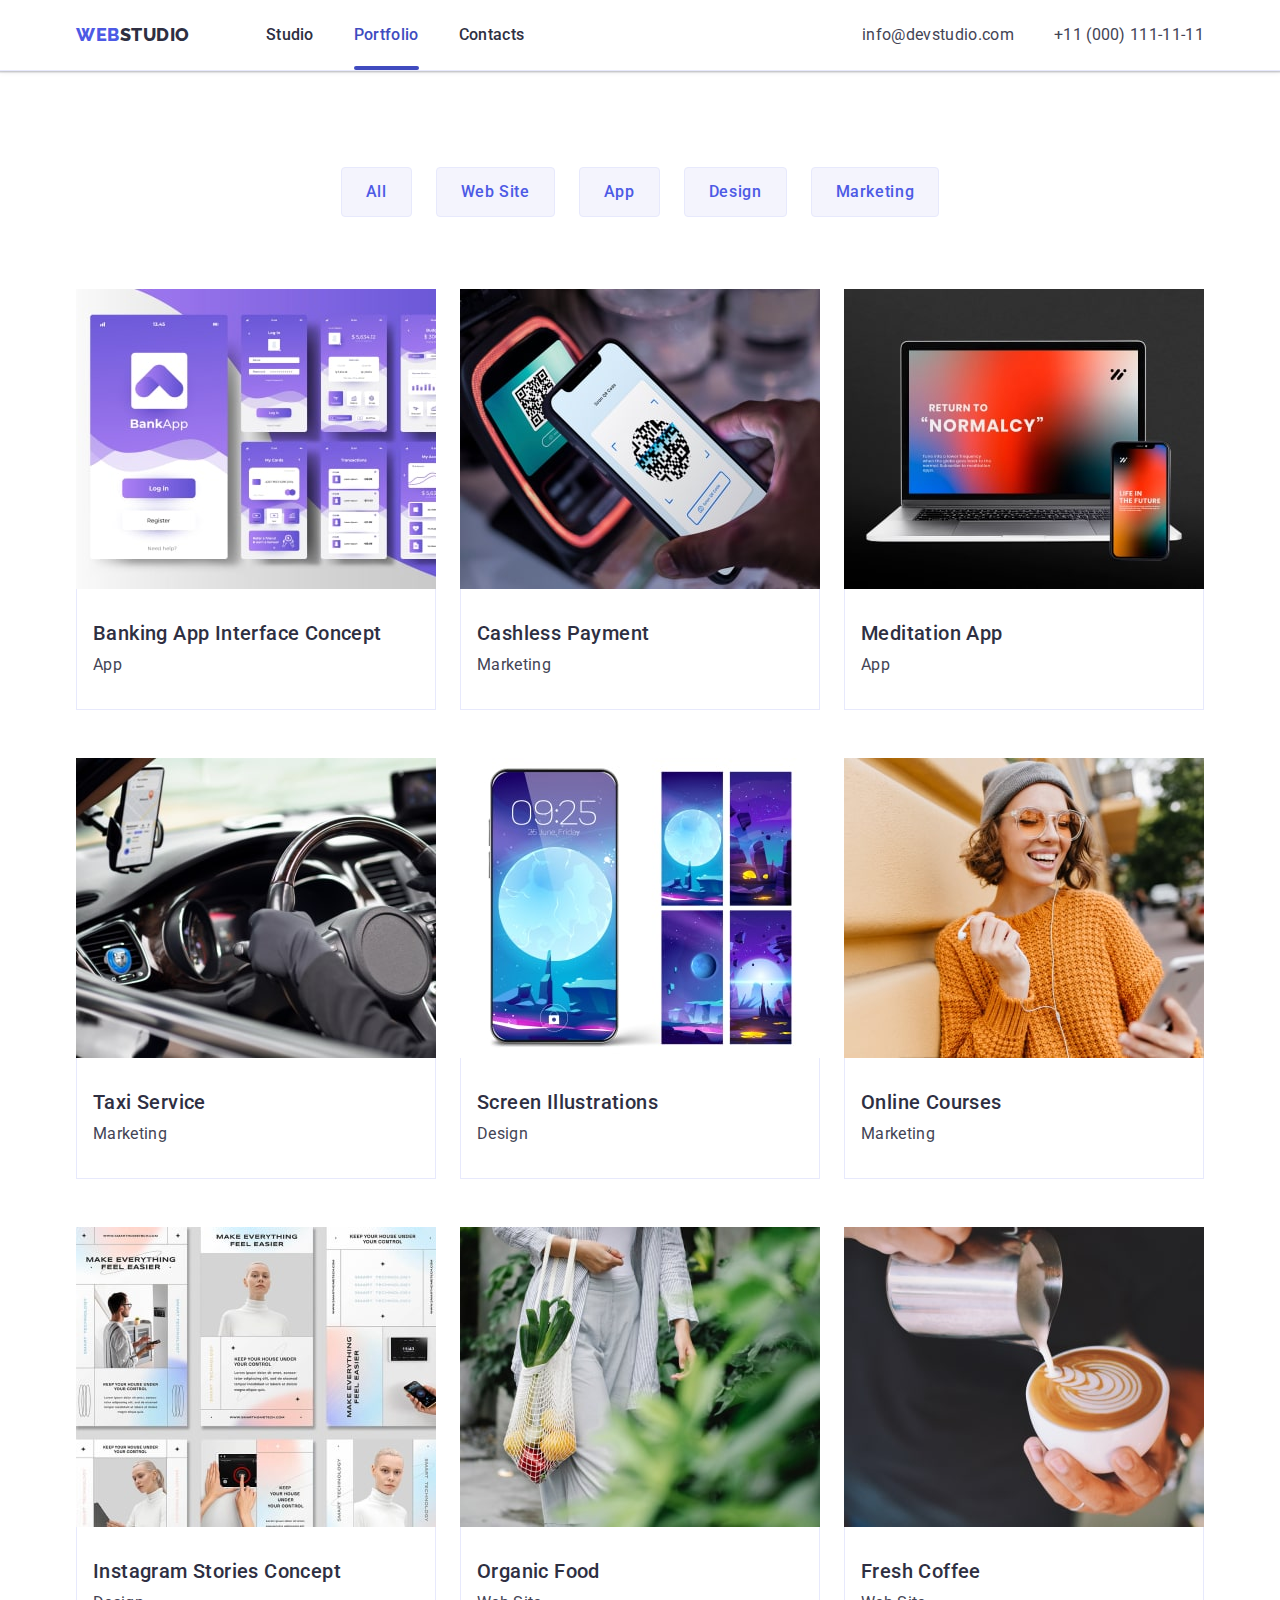
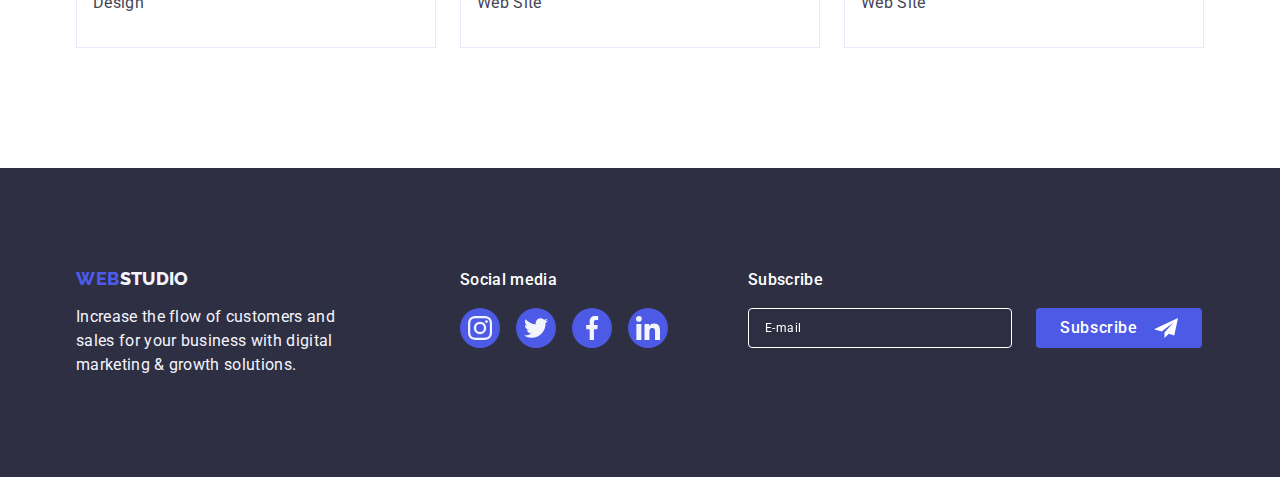
==== portfolio.html @ 939e3dac "start" ====
<!DOCTYPE html>
<html lang="en">

<head>
    <meta charset="UTF-8">
    <meta name="viewport" content="width=device-width, initial-scale=1.0">
    <link rel="preconnect" href="https://fonts.googleapis.com">
    <link rel="preconnect" href="https://fonts.gstatic.com" crossorigin>
    <link href="https://fonts.googleapis.com/css2?family=Raleway:wght@800&family=Roboto:wght@400;500;700&display=swap"
        rel="stylesheet">
    <link href="https://cdn.jsdelivr.net/npm/modern-normalize@2.0.0/modern-normalize.min.css" rel="stylesheet">
    <link href="./css/styles.css" rel="stylesheet" />
    <title>Portfolio</title>
</head>

<body>

    <header class="head-navigation">
        <div class="container head-container">
            <nav class="head-nav-list">
                <a class="logo link head-logo" href="index.html">Web<span class="logo-web">Studio</span></a>
                <ul class="studio-list list">
                    <li class="studio-list-item"><a class="studio-list-link link" href="./index.html">Studio</a>
                    </li>
                    <li class="studio-list-item"><a class="studio-list-link link current"
                            href="./portfolio.html">Portfolio</a>
                    </li>
                    <li class="studio-list-item"><a class="studio-list-link link" href="">Contacts</a></li>
                </ul>
            </nav>
            <address class="address-list">
                <ul class="studio-list list">
                    <li><a class="address-list-link link" href="mailto:info@devstudio.com">info@devstudio.com</a></li>
                    <li><a class="address-list-link link" href="tel:+110001111111">+11 (000) 111-11-11</a></li>
                </ul>
            </address>
        </div>
    </header>

    <main>
        <section class="portfolio">
            <div class="container">
                <h1 class="visually-hidden">Filter form</h1>
                <ul class="list filter-list">
                    <li><button class="filter-form" name="all" type="button">All</button></li>
                    <li><button class="filter-form" name="web-site" type="button">Web Site</button></li>
                    <li><button class="filter-form" name="app" type="button">App</button></li>
                    <li><button class="filter-form" name="desing" type="button">Design</button></li>
                    <li><button class="filter-form" name="marketing" type="button">Marketing</button></li>
                </ul>

                <ul class="list portfolio-list">
                    <li class="portfolio-list-item">
                        <a class="link portfolio-link" href="">
                            <div class="portfolio-cover-wrap"><img src="./images/img-portfolio-1.jpg" alt="Banking App"
                                    width="360" height="300">
                                <p class="portfolio-cover-text">14 Stylish and User-Friendly App Design Concepts ·
                                    Task Manager App · Calorie Tracker App · Exotic Fruit Ecommerce App ·
                                    Cloud Storage App</p>
                            </div>
                            <div class="portfolio-item">
                                <h2 class="filter-title">Banking App Interface Concept</h2>
                                <p class="list-text portfolio-list-text">App</p>
                            </div>
                        </a>
                    </li>
                    <li class="portfolio-list-item">
                        <a class="link portfolio-link" href="">
                            <div class="portfolio-cover-wrap"> <img src="./images/img-portfolio-2.jpg"
                                    alt="Cashless Payment" width="360" height="300">
                                <p class="portfolio-cover-text">14 Stylish and User-Friendly App Design Concepts ·
                                    Task Manager App · Calorie Tracker App · Exotic Fruit Ecommerce App ·
                                    Cloud Storage App</p>

                            </div>
                            <div class="portfolio-item">
                                <h2 class="filter-title">Cashless Payment</h2>
                                <p class="list-text portfolio-list-text">Marketing</p>
                            </div>
                        </a>
                    </li>
                    <li class="portfolio-list-item">
                        <a class="link portfolio-link" href="">
                            <div class="portfolio-cover-wrap"><img src="./images/img-portfolio-3.jpg"
                                    alt="Meditation App" width="360" height="300">

                                <p class="portfolio-cover-text">14 Stylish and User-Friendly App Design Concepts ·
                                    Task Manager App · Calorie Tracker App · Exotic Fruit Ecommerce App ·
                                    Cloud Storage App</p>

                            </div>
                            <div class="portfolio-item">
                                <h2 class="filter-title">Meditation App</h2>
                                <p class="list-text portfolio-list-text">App</p>
                            </div>
                        </a>
                    </li>
                    <li class="portfolio-list-item">
                        <a class="link portfolio-link" href="">
                            <div class="portfolio-cover-wrap"><img src="./images/img-portfolio-4.jpg" alt="Taxi Service"
                                    width="360" height="300">

                                <p class="portfolio-cover-text">14 Stylish and User-Friendly App Design Concepts ·
                                    Task Manager App · Calorie Tracker App · Exotic Fruit Ecommerce App ·
                                    Cloud Storage App</p>

                            </div>
                            <div class="portfolio-item">
                                <h2 class="filter-title">Taxi Service</h2>
                                <p class="list-text portfolio-list-text">Marketing</p>
                            </div>
                        </a>
                    </li>
                    <li class="portfolio-list-item">
                        <a class="link portfolio-link" href="">
                            <div class="portfolio-cover-wrap"><img src="./images/img-portfolio-5.jpg"
                                    alt="Screen Illustrations" width="360" height="300">

                                <p class="portfolio-cover-text">14 Stylish and User-Friendly App Design Concepts ·
                                    Task Manager App · Calorie Tracker App · Exotic Fruit Ecommerce App ·
                                    Cloud Storage App</p>

                            </div>
                            <div class="portfolio-item">
                                <h2 class="filter-title">Screen Illustrations</h2>
                                <p class="list-text portfolio-list-text">Design</p>
                            </div>
                        </a>
                    </li>
                    <li class="portfolio-list-item">
                        <a class="link portfolio-link" href="">
                            <div class="portfolio-cover-wrap"><img src="./images/img-portfolio-6.jpg"
                                    alt="Online Courses" width="360" height="300">
                                <p class="portfolio-cover-text">14 Stylish and User-Friendly App Design Concepts ·
                                    Task Manager App · Calorie Tracker App · Exotic Fruit Ecommerce App ·
                                    Cloud Storage App</p>
                            </div>
                            <div class="portfolio-item">
                                <h2 class="filter-title">Online Courses</h2>
                                <p class="list-text portfolio-list-text">Marketing</p>
                            </div>
                        </a>
                    </li>
                    <li class="portfolio-list-item">
                        <a class="link portfolio-link" href="">
                            <div class="portfolio-cover-wrap"><img src="./images/img-portfolio-7.jpg"
                                    alt="Instagram Stories Concept" width="360" height="300">
                                <p class="portfolio-cover-text">14 Stylish and User-Friendly App Design Concepts ·
                                    Task Manager App · Calorie Tracker App · Exotic Fruit Ecommerce App ·
                                    Cloud Storage App</p>
                            </div>
                            <div class="portfolio-item">
                                <h2 class="filter-title">Instagram Stories Concept</h2>
                                <p class="list-text portfolio-list-text">Design</p>
                            </div>
                        </a>
                    </li>
                    <li class="portfolio-list-item">
                        <a class="link portfolio-link" href="">
                            <div class="portfolio-cover-wrap"><img src="./images/img-portfolio-8.jpg" alt="Organic Food"
                                    width="360" height="300">
                                <p class="portfolio-cover-text">14 Stylish and User-Friendly App Design Concepts ·
                                    Task Manager App · Calorie Tracker App · Exotic Fruit Ecommerce App ·
                                    Cloud Storage App</p>
                            </div>
                            <div class="portfolio-item">
                                <h2 class="filter-title">Organic Food</h2>
                                <p class="list-text portfolio-list-text">Web Site</p>
                            </div>
                        </a>
                    </li>
                    <li class="portfolio-list-item">
                        <a class="link portfolio-link" href="">
                            <div class="portfolio-cover-wrap"><img src="./images/img-portfolio-9.jpg" alt="Fresh Coffee"
                                    width="360" height="300">
                                <p class="portfolio-cover-text">14 Stylish and User-Friendly App Design Concepts ·
                                    Task Manager App · Calorie Tracker App · Exotic Fruit Ecommerce App ·
                                    Cloud Storage App</p>
                            </div>
                            <div class="portfolio-item">
                                <h2 class="filter-title">Fresh Coffee</h2>
                                <p class="list-text portfolio-list-text">Web Site</p>
                            </div>
                        </a>
                    </li>
                </ul>
            </div>
        </section>

    </main>

    <footer class="basement">
        <div class="container wrap-basement">
            <div class="basement-left-side">
                <a class="logo link" href="./index.html">Web<span class="logo-web">Studio</span></a>
                <p class="basement-text">
                    Increase the flow of customers and sales for your business with digital
                    marketing & growth solutions.
                </p>
            </div>
            <div class="basement-center-side">
                <p class="social-text">Social media</p>
                <ul class="basement-social-list list">
                    <li class="social-item">
                        <a href="" class="social-basement-link">
                            <svg class="social-icon" width="24" height="24">
                                <use href="./images/icons.svg#icon-instagram"></use>
                            </svg>
                        </a>
                    </li>
                    <li class="social-item">
                        <a href="" class="social-basement-link">
                            <svg class="social-icon" width="24" height="24">
                                <use href="./images/icons.svg#icon-twitter"></use>
                            </svg>
                        </a>
                    </li>
                    <li class="social-item">
                        <a href="" class="social-basement-link">
                            <svg class="social-icon" width="24" height="24">
                                <use href="./images/icons.svg#icon-facebook"></use>
                            </svg>
                        </a>
                    </li>
                    <li class="social-item">
                        <a href="" class="social-basement-link">
                            <svg class="social-icon" width="24" height="24">
                                <use href="./images/icons.svg#icon-linkedin"></use>
                            </svg>
                        </a>
                    </li>
                </ul>
            </div>
            <div class="basement-right-side">
                <p class="social-text">Subscribe</p>
                <form class="basement-form">
                    <label aria-label="footer email input" class="basement-label"><input type="email"
                            name="basement-email" class="basement-input" placeholder="E-mail"></label>
                    <button type="submit" class="basement-subscribe-btn">Subscribe<svg class="subscribe-icon" width="24"
                            height="24">
                            <use href="./images/icons.svg#icon-Frame"></use>
                        </svg></button>
                </form>
            </div>
        </div>
    </footer>
</body>

</html>
---- css/styles.css ----
:root {
    --primary-font: 'Roboto', sans-serif;
    --primary-font-color: #434455;
    --primary-background-color: #FCFCFC;
    --primary-brand-color: #4D5AE5;
    --pressed-state-color: #404BBF;
    --dark-color: #2E2F42;
    --success-color: #31D0AA;
    --subtle-text-color: #8E8F99;
    --accent-color: #E7E9FC;
    --light-color: #F4F4FD;
    --modal-overlay-color: #2E2F42;
    --white-background-color: #FFFFFF;

}


body {
    font-family: var(--primary-font);
    color: var(--primary-font-color);
    background-color: var(--white-background-color);
}

h1,
h2,
h3,
h4,
h5,
h6,
p {
    margin-top: 0;
    margin-bottom: 0;
}

ul,
ol {
    margin-top: 0;
    margin-bottom: 0;
    padding-left: 0;
    list-style-type: none;
}

a {
    text-decoration: none;
}

img {
    display: block;
    max-width: 100%;
    object-fit: cover;
}

button {
    padding: 0;
    margin: 0;
}

.container {
    width: 100%;
    max-width: 1158px;
    padding: 0 15px;
    margin: 0 auto;
    /* outline: 2px solid red; */
}

.visually-hidden {
    position: absolute;
    width: 1px;
    height: 1px;
    margin: -1px;
    border: 0;
    padding: 0;
    white-space: nowrap;
    clip-path: inset(100%);
    clip: rect(0 0 0 0);
    overflow: hidden;
}

.link {
    text-decoration: none;
}

.list {
    list-style: none;
}


/* header */

.head-navigation {
    background: var(--white-background-color, #FFF);
    border-bottom: 1px solid var(--accent-color);
    box-shadow: 0px 1px 6px 0px rgba(46, 47, 66, 0.08), 0px 1px 1px 0px rgba(46, 47, 66, 0.16), 0px 2px 1px 0px rgba(46, 47, 66, 0.08);
}

.head-container {
    display: flex;
    align-items: center;
}


.head-nav-list {
    display: flex;
    align-items: center;
    justify-content: space-between;
}

.logo {
    text-decoration: none;
    color: #4d5ae5;
    font-family: "Raleway", sans-serif;
    font-size: 18px;
    font-weight: 800;
    line-height: 1.17;
    letter-spacing: 0.54px;
    text-transform: uppercase;
}

.head-logo {
    margin-right: 76px;
}

.logo-web {
    color: #2e2f42;
    font-family: "Raleway", sans-serif;
    font-size: 18px;
    font-weight: 800;
    line-height: 1.17;
    letter-spacing: 0.54px;
}

.studio-list-link {
    overflow: hidden;
    font-weight: 500;
    font-size: 16px;
    line-height: 1.5;
    letter-spacing: 0.02em;
    color: var(--dark-color);
    font-family: var(--primary-font);
    letter-spacing: 0.32px;
    transition: color 250ms cubic-bezier(0.4, 0, 0.2, 1);
}

.studio-list-link:hover,
.studio-list-link:focus {
    color: var(--pressed-state-color);
}

.head-navigation .link {
    padding: 24px 0;
}

.studio-list {
    position: relative;
    display: flex;
    align-items: center;
    justify-content: space-between;
    gap: 40px;
}

.address-list {
    font-style: normal;
    margin-left: auto;
}

.address-list-link {
    font-family: var(--primary-font);
    color: var(--primary-font-color);
    font-size: 16px;
    line-height: 1.5;
    letter-spacing: 0.02em;
    text-align: right;
    transition: color 250ms cubic-bezier(0.4, 0, 0.2, 1);
    ;

}

.address-list-link:hover,
.address-list-link:focus {
    color: var(--pressed-state-color);
    text-decoration: none;
}

.current {
    position: relative;
    color: var(--pressed-state-color);
}

.current::after {
    content: '';
    position: absolute;
    left: 0;
    top: 65px;
    width: 100%;
    height: 4px;
    background-color: var(--pressed-state-color);
    color: #404bbf;
    border-radius: 2px;
}

.studio-list-item {
    padding: 23px 0;
    overflow: hidden;
    transition: background-color 250ms cubic-bezier(0.4, 0, 0.2, 1);
}

.address-studio-item {
    transition: transform 250ms cubic-bezier(0.4, 0, 0.2, 1);
}




/* Studio title */

.studio-title {
    background-color: var(--dark-color);
    padding: 188px 0;
    background-image: linear-gradient(rgba(46, 47, 66, 0.7),
            rgba(46, 47, 66, 0.7)), url(../images/people-office.jpg);
    max-width: 1440px;
    background-repeat: no-repeat;
    background-position: center;
    background-size: cover;
    margin: 0 auto;
}

.studio-title .title {
    color: var(--white-background-color);
    font-size: 56px;
    line-height: 1.07;
    letter-spacing: 1.12px;
    text-align: center;
    letter-spacing: 0.02em;
    margin-bottom: 48px;
    max-width: 496px;
}

.studio-container {
    display: flex;
    flex-direction: column;
    align-items: center;
}

.studio-button {
    font-family: var(--primary-font);
    font-size: 16px;
    font-weight: 500;
    line-height: 1.5;
    letter-spacing: 0.04em;
    background-color: var(--primary-brand-color);
    color: var(--white-background-color);
    border: none;
    cursor: pointer;
    min-width: 169px;
    height: 56px;
    border-radius: 4px;
    box-shadow: 0px 4px 4px 0px rgba(0, 0, 0, 0.15);
    transition: background-color 250ms cubic-bezier(0.4, 0, 0.2, 1);
}

.studio-button:hover,
.studio-button:focus {
    background-color: var(--pressed-state-color);
}

/* List feature */

.features {
    padding-top: 120px;
    padding-bottom: 120px;
}

.features-list {
    display: flex;
    gap: 24px;
}

.list-item {
    width: calc((100% - 3 * 24px) / 4)
}

.features-item-top {
    width: 100%;
    height: 112px;
    display: flex;
    align-items: center;
    justify-content: center;
    background-color: var(--light-color);
    border-radius: 4px;
    border: none;
    margin-bottom: 8px;
}

.list-title {
    color: var(--dark-color);
    font-size: 20px;
    font-weight: 500;
    line-height: 1.2;
    letter-spacing: 0.02em;
    margin-bottom: 8px;
}

.list-text {
    font-size: 16px;
    line-height: 1.5;
    letter-spacing: 0.02em;
    color: var(--primary-font-color);
}

/* studio doing */

.studio-doing {
    padding-bottom: 120px;
}

.studio-doing-item {
    width: calc((100% - 3 * 16px) / 3)
}


.subtitle {
    color: var(--dark-color);
    font-size: 36px;
    line-height: 1.11;
    letter-spacing: 0.02em;
    text-transform: capitalize;
    text-align: center;
    margin-bottom: 72px;
}

.studio-doing .list {
    display: flex;
    gap: 24px;
}

/* studio team */

.studio-team {
    background-color: var(--light-color);
    padding: 120px 0
}

.team-list-title {
    text-align: center;
    margin-bottom: 8px;
}

.team-list-text {
    text-align: center;
}

.studio-team-list {
    display: flex;
    gap: 24px;

}

.studio-team-worker {
    padding: 32px 0
}

.team-list {
    background-color: #FFFFFF;
    width: calc((100% - 3 * 24px) / 4);
    border-radius: 0px 0px 4px 4px;
    box-shadow: 0px 2px 1px 0px rgba(46, 47, 66, 0.08), 0px 1px 1px 0px rgba(46, 47, 66, 0.16), 0px 1px 6px 0px rgba(46, 47, 66, 0.08);
}

.team-social-list {
    display: flex;
    gap: 24px;
    justify-content: center;
    margin-top: 8px;
}

.social-item {}

.social-item-link {
    background-color: var(--primary-brand-color);
    border-radius: 50%;
    display: flex;
    align-items: center;
    justify-content: center;
    width: 40px;
    height: 40px;
    transition: background-color 250ms cubic-bezier(0.4, 0, 0.2, 1);
}

.social-icon {
    fill: var(--light-color);
}

.social-item-link:hover,
.social-item-link:focus {
    background-color: var(--pressed-state-color);
    border-radius: 50%;

}

/* portfolio filter */

.portfolio {
    padding: 96px 0 120px 0;
}

.filter-form {
    font-family: "Roboto", sans-serif;
    background-color: var(--light-color);
    color: var(--primary-brand-color);
    font-family: var(--primary-font);
    font-size: 16px;
    font-weight: 500;
    line-height: 1.5;
    letter-spacing: 0.04em;
    border-radius: 4px;
    border: 1px solid var(--accent-color);
    cursor: pointer;
    padding: 12px 24px;
    transition: color 250ms cubic-bezier(0.4, 0, 0.2, 1),
        background-color 250ms cubic-bezier(0.4, 0, 0.2, 1),
        border-color 250ms cubic-bezier(0.4, 0, 0.2, 1),
        box-shadow 250ms cubic-bezier(0.4, 0, 0.2, 1);
}

.filter-form:hover,
.filter-form:focus {
    background-color: var(--pressed-state-color);
    color: var(--white-background-color);
    border: 1px solid transparent;
    box-shadow: 0px 3px 1px rgba(0, 0, 0, 0.1),
        0px 2px 1px rgba(0, 0, 0, 0.08),
        0px 2px 2px rgba(0, 0, 0, 0.12);
}

.filter-list {
    display: flex;
    justify-content: center;
    gap: 24px;
    margin-bottom: 72px;
}

.portfolio-item {
    padding: 32px 16px;
    border: 1px solid var(--accent-color);
    border-top: none;
    transition: transform 250ms cubic-bezier(0.4, 0, 0.2, 1);
}

.portfolio-item:hover,
.portfolio-item:focus {
    box-shadow: 0px 2px 1px 0px rgba(46, 47, 66, 0.08), 0px 1px 1px 0px rgba(46, 47, 66, 0.16), 0px 1px 6px 0px rgba(46, 47, 66, 0.08);
}

.filter-title {
    color: var(--dark-color);
    font-weight: 500;
    font-size: 20px;
    line-height: 1.2;
    letter-spacing: 0.02em;
    text-transform: capitalize;
    margin-bottom: 8px;
}

.portfolio-list-text {}

.portfolio-list {
    display: flex;
    flex-wrap: wrap;
    justify-content: space-between;
    column-gap: 24px;
    row-gap: 48px;
}

.portfolio-list-item {
    width: calc((100% - 48px) / 3);
    background: var(--white-background-color, #FFF);
}

.portfolio-link {
    display: block;
    transition: box-shadow 250ms cubic-bezier(0.4, 0, 0.2, 1);
}


.portfolio-cover-text {
    position: absolute;
    color: var(--light-color);
    font-size: 16px;
    line-height: 1.5;
    letter-spacing: 0.02em;
    padding: 40px 32px;
    top: 0;
    background: var(--iris, #4D5AE5);
    height: 100%;
    transform: translateY(100%);
    transition: transform 250ms cubic-bezier(0.4, 0, 0.2, 1);
}

.portfolio-cover-wrap {
    position: relative;
    overflow: hidden;
}

.portfolio-link:hover .portfolio-cover-text,
.portfolio-link:focus .portfolio-cover-text {
    transform: translateY(0%);
    box-shadow: 0px 1px 6px rgba(46, 47, 66, 0.08),
        0px 1px 1px rgba(46, 47, 66, 0.16),
        0px 2px 1px rgba(46, 47, 66, 0.08);
}

.portfolio-link:hover,
.portfolio-link:focus {
    box-shadow: 0px 1px 6px rgba(46, 47, 66, 0.08),
        0px 1px 1px rgba(46, 47, 66, 0.16),
        0px 2px 1px rgba(46, 47, 66, 0.08);
}

/* customers */

.customers {
    padding: 120px 0;
}

.customers-list {
    display: flex;
    align-items: center;
    justify-content: center;
    gap: 24px;
}

.customers-item {
    width: calc((100% - 120px) / 6);
    height: 88px;
}


.customers-link {
    display: flex;
    align-items: center;
    justify-content: center;
    border: 1px solid var(--subtle-text-color);
    border-radius: 4px;
    width: 100%;
    height: 100%;
    color: var(--subtle-text-color);
    transition: border-color 250ms cubic-bezier(0.4, 0, 0.2, 1),
        color 250ms cubic-bezier(0.4, 0, 0.2, 1);
}

.customers-icon {
    fill: currentColor;
}

.customers-link:hover,
.customers-link:focus {
    fill: var(--pressed-state-color);
    border-color: var(--pressed-state-color);
    color: var(--pressed-state-color);
    border-color: var(--pressed-state-color);
}



/* basement */

.basement {
    background-color: var(--modal-overlay-color);
    font-family: var(--primary-font);
    padding: 100px 0;
    display: flex;
}

.basement-text {
    color: var(--light-color);
    text-align: left;
    font-size: 16px;
    line-height: 1.5;
    letter-spacing: 0.02em;
    max-width: 264px;
}

.basement .logo-web {
    color: var(--light-color);
    font-family: "Raleway", sans-serif;
    font-size: 18px;
    font-weight: 800;
    line-height: 1.17;
    letter-spacing: 0.02em;
    text-transform: uppercase
}

.basement .link {
    display: inline-block;
    text-decoration: none;
    margin-bottom: 16px;
}

.social-text {
    font-size: 16px;
    font-weight: 500;
    line-height: 1.5;
    letter-spacing: 0.02em;
    color: #FFF;
    margin-bottom: 16px;
}

.wrap-basement {
    display: flex;
    align-items: baseline;
}

.basement-left-side {
    margin-right: 120px;
}

.basement-center-side {
    margin-right: 80px;
}

.basement-social-list {
    display: flex;
    gap: 16px;
}

.social-item {
    width: 40px;
    height: 40px;
}

.social-basement-link {
    display: flex;
    align-items: center;
    justify-content: center;
    width: 100%;
    height: 100%;
    background-color: var(--primary-brand-color);
    border-radius: 50%;
    transition: background-color 250ms cubic-bezier(0.4, 0, 0.2, 1);
}

.social-basement-link:hover,
.social-basement-link:focus {
    background-color: var(--success-color);
}

.basement-right-side {}

.basement-form {
    display: flex;
    gap: 24px;
}

.basement-label {}

.basement-input {
    width: 264px;
    height: 40px;
    padding-right: 16px;
    padding-left: 16px;
    background-color: transparent;
    color: #FFFFFF;
    border-radius: 4px;
    border: 1px solid #FFFFFF;
    font-size: 12px;
    line-height: 1.5;
    letter-spacing: 0.04em;
    filter: drop-shadow(0px 4px 4px rgba(0, 0, 0, 0.15));
}

.basement-input::placeholder {
    color: #FFFFFF;
}

.subscribe-icon {
    margin-left: 16px;
}

.basement-subscribe-btn {
    min-width: 165px;
    padding: 8px 24px;
    background-color: var(--primary-brand-color);
    color: #fff;
    border: none;
    border-radius: 4px;
    display: inline-flex;
    justify-content: center;
    align-items: center;
    font-size: 16px;
    font-weight: 500;
    line-height: 1.5;
    letter-spacing: 0.04em;
    transition: background-color 250ms cubic-bezier(0.4, 0, 0.2, 1);
    cursor: pointer;
}

.basement-subscribe-btn:hover,
.basement-subscribe-btn:focus {
    background-color: var(--pressed-state-color);
}

/* Modal */

.backdrop {
    position: fixed;
    width: 100%;
    height: 100%;
    background-color: rgba(46, 47, 66, 0.40);
    transition: opacity 250ms cubic-bezier(0.4, 0, 0.2, 1), visibility 250ms cubic-bezier(0.4, 0, 0.2, 1);
    top: 0;
}

.modal {
    position: absolute;
    top: 50%;
    left: 50%;
    transform: translate(-50%, -50%) scaleX(1);
    width: 408px;
    min-height: 584px;
    background-color: var(--primary-background-color);
    border-radius: 4px;
    box-shadow: 0px 2px 1px 0px rgba(0, 0, 0, 0.20), 0px 1px 3px 0px rgba(0, 0, 0, 0.12), 0px 1px 1px 0px rgba(0, 0, 0, 0.14);
    transition: transform 250ms cubic-bezier(0.4, 0, 0.2, 1);
    padding: 72px 24px 24px 24px;
}

.backdrop.is-hidden .modal {
    transform: translate(-50%, -50%) scaleX(0);
}

.modal-close-btn {
    display: flex;
    align-items: center;
    justify-content: center;
    position: absolute;
    background-color: var(--accent-color);
    cursor: pointer;
    top: 24px;
    right: 24px;
    width: 24px;
    height: 24px;
    border-radius: 50%;
    border: 1px solid rgba(0, 0, 0, 0.1);
    transition: background-color 250ms cubic-bezier(0.4, 0, 0.2, 1), border 250ms cubic-bezier(0.4, 0, 0.2, 1);
}

.modal-close-icon {
    transition: fill 250ms cubic-bezier(0.4, 0, 0.2, 1);
}

.is-hidden {
    opacity: 0;
    visibility: hidden;
    pointer-events: none;
}

.modal-close-btn:hover .modal-close-icon,
.modal-close-btn:focus .modal-close-icon {
    fill: #FFF;

}

.modal-close-btn:hover,
.modal-close-btn:focus {
    background-color: var(--pressed-state-color);
    border: none;
}

.modal-titel {
    font-size: 16px;
    font-weight: 500;
    line-height: 1.5;
    letter-spacing: 0.02em;
    margin-bottom: 16px;
    color: var(--dark-color);
    text-align: center;
}

.modal-input {
    width: 100%;
    height: 40px;
    background-color: transparent;
    border: 1px solid var(--navyblue-modal, rgba(46, 47, 66, 0.40));
    border-radius: 4px;
    padding-left: 38px;
    padding-right: 16px;
    outline: transparent;
    transition: border-color 250ms cubic-bezier(0.4, 0, 0.2, 1);
}

.modal-input:focus {
    border-color: var(--primary-brand-color);
}

.modal-input:focus+.modal-icon {
    fill: var(--primary-brand-color);
}

.modal-label {
    display: block;
    font-size: 12px;
    font-weight: 400;
    line-height: 1.17;
    letter-spacing: 0.04em;
    margin-bottom: 4px;
    color: #8e8f99;
}

.modal-field {
    margin-bottom: 8px;
}

.modal-field-comment {
    margin-bottom: 16px;
}

.modal-field-check {
    margin-bottom: 24px;
}

.modal-input-wrap {
    position: relative;
}

.modal-icon {
    fill: var(--dark-color);
    position: absolute;
    left: 16px;
    top: 50%;
    transform: translateY(-50%);
    transition: fill 250ms cubic-bezier(0.4, 0, 0.2, 1);
}

.modal-comment {
    width: 100%;
    height: 120px;
    background-color: transparent;
    border: 1px solid var(--navyblue-modal, rgba(46, 47, 66, 0.40));
    border-radius: 4px;
    padding: 8px 16px;
    outline: transparent;
    transition: border-color 250ms cubic-bezier(0.4, 0, 0.2, 1);
    resize: none;
    font-size: 12px;
    line-height: 1.17;
    letter-spacing: 0.04em;
    color: rgba(46, 47, 66, 0.4);
}

.modal-comment:focus {
    border-color: var(--primary-brand-color);
}

.modal-form-btn {
    display: block;
    margin: 0 auto;
    min-width: 169px;
    height: 56px;
    font-family: "Roboto", sans-serif;
    font-size: 16px;
    font-weight: 500;
    line-height: 1.5;
    letter-spacing: 0.04em;
    padding: 16px 32px;
    color: #fff;
    background-color: var(--primary-brand-color);
    border: none;
    border-radius: 4px;
    cursor: pointer;
    transition: background-color 250ms cubic-bezier(0.4, 0, 0.2, 1);
}

.modal-form-btn:hover,
.modal-form-btn:focus {
    background-color: var(--pressed-state-color);
}

.modal-check-item {
    display: inline-flex;
    align-items: center;
    justify-content: center;
    width: 16px;
    height: 16px;
    border: 1px solid rgba(46, 47, 66, 0.4);
    border-radius: 2px;
    transition: background-color 250ms cubic-bezier(0.4, 0, 0.2, 1), border 250ms cubic-bezier(0.4, 0, 0.2, 1), fill 250ms cubic-bezier(0.4, 0, 0.2, 1);
    fill: transparent;
    margin-right: 8px;
}

.modal-check-text {
    font-size: 12px;
    line-height: 1.17;
    letter-spacing: 0.04em;
    color: var(--subtle-text-color, #8E8F99);
}

.modal-check-link {
    font-size: 12px;
    line-height: 16px;
    letter-spacing: 0.04em;
    text-decoration-line: underline;
    color: var(--primary-brand-color);
    margin-left: 4px;
}


.modal-check:checked+.modal-check-text .modal-check-item {
    background-color: var(--pressed-state-color);
    border: none;
    fill: var(--light-color);
}
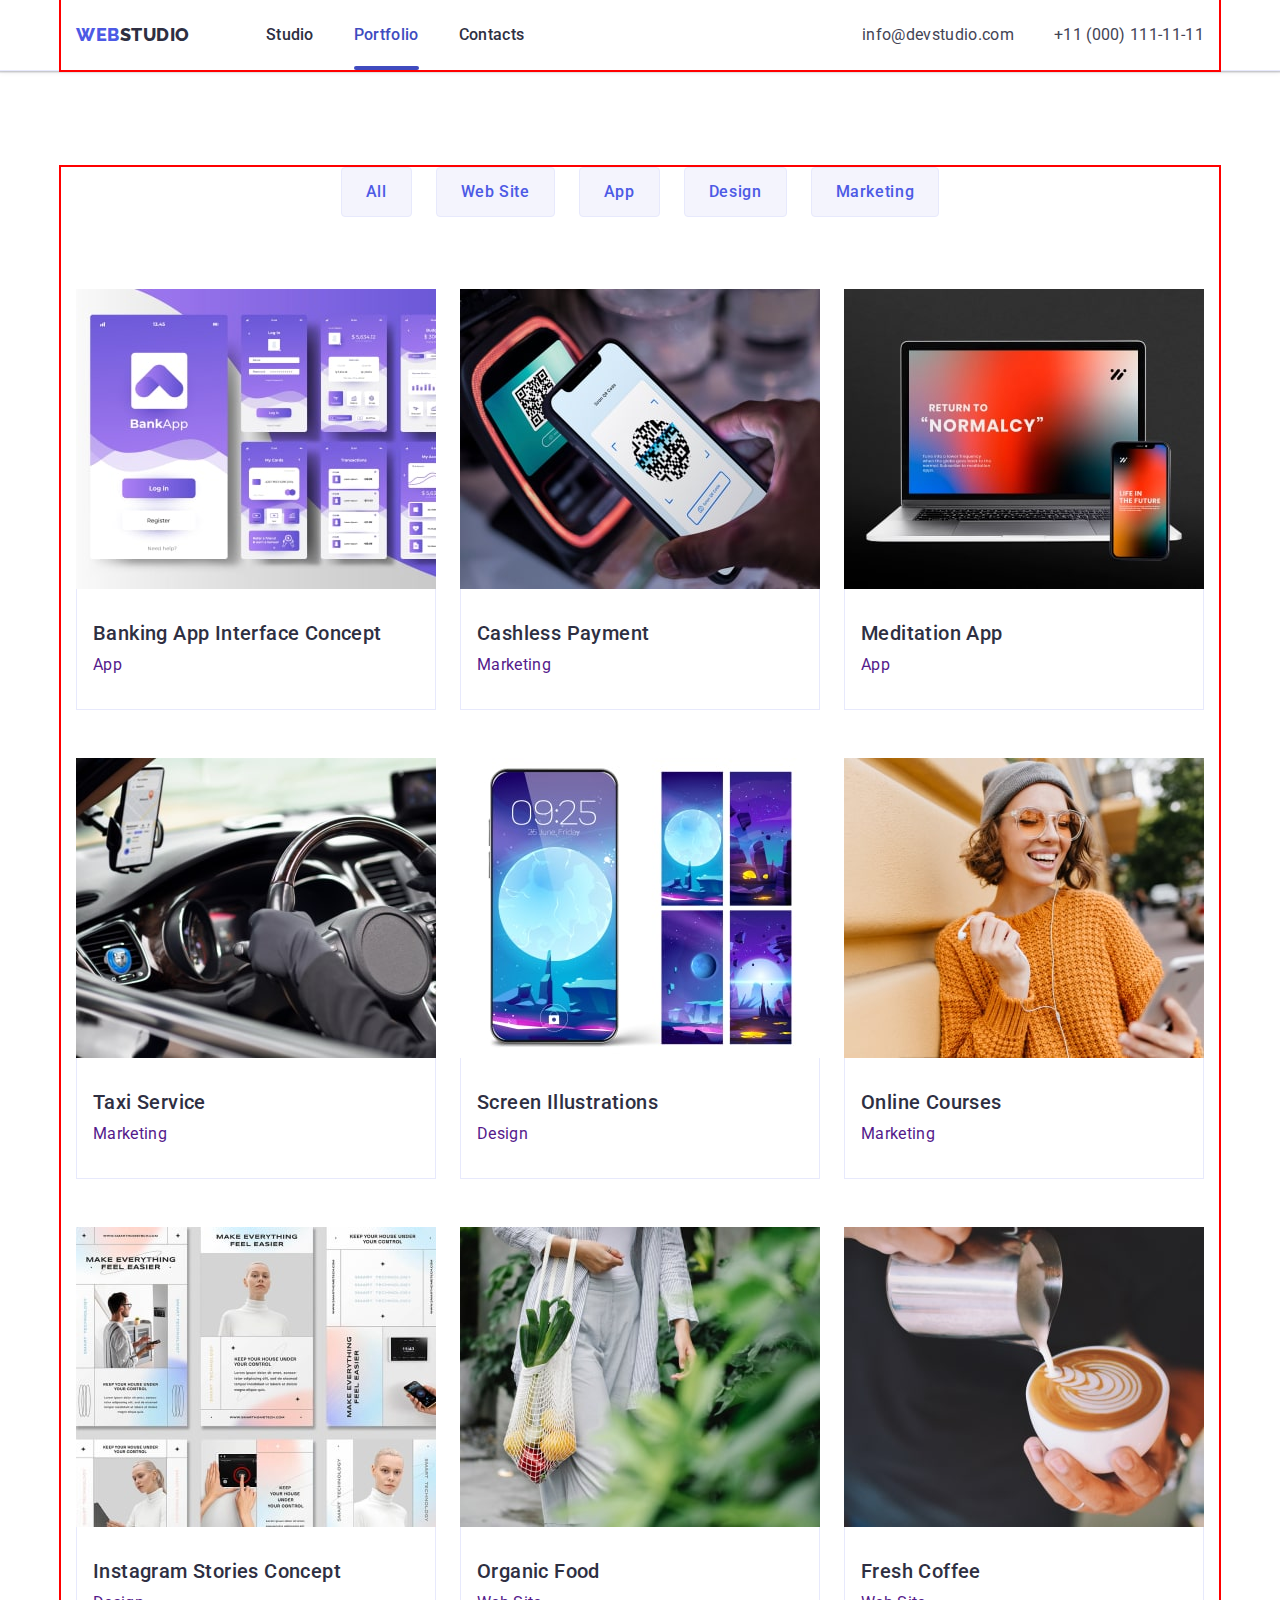
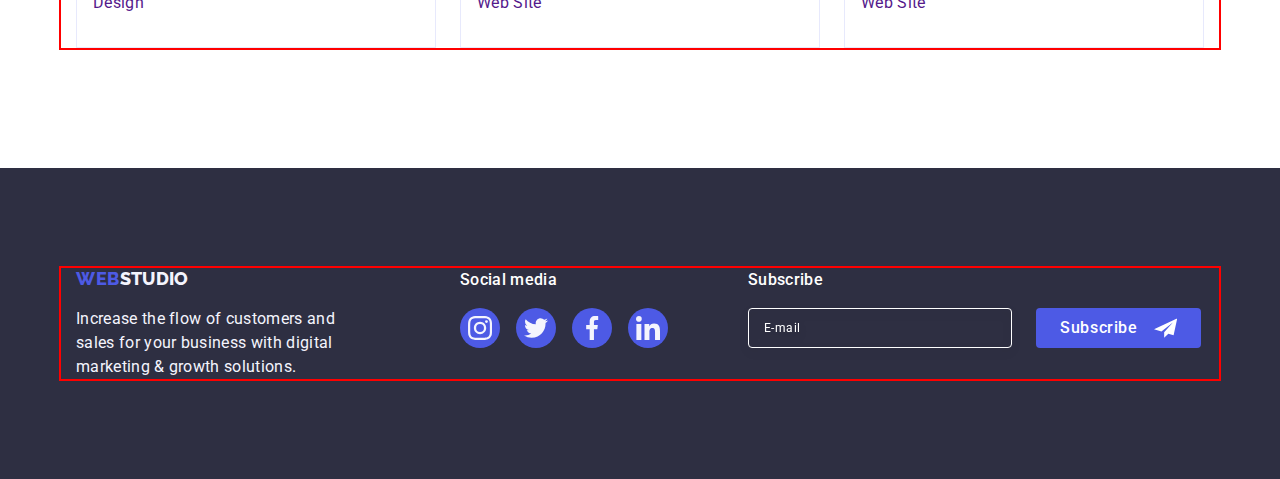
==== commit 23efbe0b: "update portfolio.html" ====
--- a/portfolio.html
+++ b/portfolio.html
@@ -10,6 +10,7 @@
         rel="stylesheet">
     <link href="https://cdn.jsdelivr.net/npm/modern-normalize@2.0.0/modern-normalize.min.css" rel="stylesheet">
     <link href="./css/styles.css" rel="stylesheet" />
+    <link href="./css/media.css" rel="stylesheet" />
     <title>Portfolio</title>
 </head>
 
--- a/css/styles.css
+++ b/css/styles.css
@@ -47,6 +47,7 @@
 img {
     display: block;
     max-width: 100%;
+    height: auto;
     object-fit: cover;
 }
 
@@ -60,7 +61,7 @@
     max-width: 1158px;
     padding: 0 15px;
     margin: 0 auto;
-    /* outline: 2px solid red; */
+    outline: 2px solid red;
 }
 
 .visually-hidden {
@@ -112,7 +113,7 @@
     font-size: 18px;
     font-weight: 800;
     line-height: 1.17;
-    letter-spacing: 0.54px;
+    letter-spacing: 0.03em;
     text-transform: uppercase;
 }
 
@@ -152,13 +153,14 @@
 
 .studio-list {
     position: relative;
-    display: flex;
+    display: none;
     align-items: center;
     justify-content: space-between;
     gap: 40px;
 }
 
 .address-list {
+    display: none;
     font-style: normal;
     margin-left: auto;
 }
@@ -171,7 +173,7 @@
     letter-spacing: 0.02em;
     text-align: right;
     transition: color 250ms cubic-bezier(0.4, 0, 0.2, 1);
-    ;
+
 
 }
 
@@ -208,16 +210,159 @@
     transition: transform 250ms cubic-bezier(0.4, 0, 0.2, 1);
 }
 
-
-
+/* menu mob-tab */
+
+.menu-open-btn {
+    margin-left: auto;
+    fill: #F4F4FD;
+    stroke: #2E2F42;
+    border: none;
+}
+
+.menu-open-btn {}
+
+.menu-mob-icon {}
+
+.mob-menu {
+    display: flex;
+    flex-direction: column;
+    justify-content: space-between;
+    position: fixed;
+    top: 0;
+    z-index: 20;
+    width: 100vw;
+    height: 100vh;
+    background: var(--white-background-color, #FFF);
+    box-shadow: 0px 1px 6px 0px rgba(46, 47, 66, 0.08), 0px 1px 1px 0px rgba(46, 47, 66, 0.16), 0px 2px 1px 0px rgba(46, 47, 66, 0.08);
+    padding: 80px 35px 40px 40px;
+    overflow: auto;
+}
+
+.mob-close-btn {
+    display: flex;
+    align-items: center;
+    justify-content: center;
+    position: absolute;
+    background-color: var(--white-background-color);
+    cursor: pointer;
+    top: 24px;
+    right: 24px;
+    width: 24px;
+    height: 24px;
+    border-radius: 50%;
+    border: 1px solid rgba(0, 0, 0, 0.1);
+    transition: background-color 250ms cubic-bezier(0.4, 0, 0.2, 1), border 250ms cubic-bezier(0.4, 0, 0.2, 1);
+}
+
+.mob-close-btn:focus {
+    background-color: var(--pressed-state-color);
+    border: none;
+}
+
+.mob-close-btn:focus .mob-close-icon {
+    fill: #fff;
+}
+
+.mob-close-icon {
+    transition: fill 250ms cubic-bezier(0.4, 0, 0.2, 1);
+}
+
+.mob-menu-list {
+    margin-bottom: 50px;
+}
+
+.mob-menu-list-item:not(:last-child) {
+    margin-bottom: 40px;
+}
+
+.mob-menu-list-link {
+    font-size: 36px;
+    font-weight: 700;
+    line-height: 1.11;
+    letter-spacing: 0.02em;
+    color: var(--dark-color);
+    transition: color 250ms cubic-bezier(0.4, 0, 0.2, 1);
+}
+
+.mob-menu-list-link:focus {
+    color: var(--pressed-state-color);
+    transition: transform 250ms cubic-bezier(0.4, 0, 0.2, 1);
+}
+
+.mob-address-list {
+    margin-bottom: 48px;
+    font-style: normal;
+}
+
+.mob-address-item:not(:last-child) {
+    margin-bottom: 40px;
+}
+
+.mob-tel-list-link {
+    color: var(--primary-brand-color);
+    font-size: 36px;
+    font-weight: 700;
+    line-height: 1.11;
+    letter-spacing: 0.02em;
+    transition: color 250ms cubic-bezier(0.4, 0, 0.2, 1);
+}
+
+.mob-tel-list-link:focus {
+    color: var(--pressed-state-color);
+    transition: transform 250ms cubic-bezier(0.4, 0, 0.2, 1);
+}
+
+.mob-mail-list-link {
+    color: var(--primary-font-color);
+    font-size: 20px;
+    font-weight: 500;
+    line-height: 1.2;
+    letter-spacing: 0.02em;
+    transition: color 250ms cubic-bezier(0.4, 0, 0.2, 1);
+}
+
+.mob-mail-list-link:focus {
+    color: var(--pressed-state-color);
+    transition: transform 250ms cubic-bezier(0.4, 0, 0.2, 1);
+}
+
+.mob-social-list {
+    display: flex;
+    gap: 56px;
+}
+
+.mob-social-item {
+    width: 40px;
+    height: 40px;
+}
+
+.mob-social-link {
+    display: flex;
+    align-items: center;
+    justify-content: center;
+    width: 100%;
+    height: 100%;
+    background-color: var(--primary-brand-color);
+    border-radius: 50%;
+    transition: background-color 250ms cubic-bezier(0.4, 0, 0.2, 1);
+}
+
+.mob-social-link:focus {
+    background-color: var(--success-color);
+    transition: transform 250ms cubic-bezier(0.4, 0, 0.2, 1);
+}
+
+.mob-social-icon {
+    fill: var(--light-color);
+}
 
 /* Studio title */
 
 .studio-title {
     background-color: var(--dark-color);
-    padding: 188px 0;
+    padding: 112px 0;
     background-image: linear-gradient(rgba(46, 47, 66, 0.7),
-            rgba(46, 47, 66, 0.7)), url(../images/people-office.jpg);
+            rgba(46, 47, 66, 0.7)), url(../images/Dark-bg-mob.jpg);
     max-width: 1440px;
     background-repeat: no-repeat;
     background-position: center;
@@ -225,14 +370,23 @@
     margin: 0 auto;
 }
 
+@media (min-device-pixel-ratio: 2),
+(min-resolution: 192dpi),
+(min-resolution:2dppx) {
+    .studio-title {
+        background-image: linear-gradient(rgba(46, 47, 66, 0.7),
+                rgba(46, 47, 66, 0.7)), url(../images/Dark-bg2x.jpg);
+    }
+}
+
 .studio-title .title {
     color: var(--white-background-color);
-    font-size: 56px;
+    font-size: 36px;
     line-height: 1.07;
-    letter-spacing: 1.12px;
+    letter-spacing: 1.11px;
     text-align: center;
     letter-spacing: 0.02em;
-    margin-bottom: 48px;
+    margin-bottom: 72px;
     max-width: 496px;
 }
 
@@ -267,17 +421,14 @@
 /* List feature */
 
 .features {
-    padding-top: 120px;
-    padding-bottom: 120px;
+    padding-top: 96px;
+    padding-bottom: 96px;
 }
 
 .features-list {
     display: flex;
-    gap: 24px;
-}
-
-.list-item {
-    width: calc((100% - 3 * 24px) / 4)
+    flex-wrap: wrap;
+    gap: 72px;
 }
 
 .features-item-top {
@@ -290,28 +441,31 @@
     border-radius: 4px;
     border: none;
     margin-bottom: 8px;
+    display: none;
 }
 
 .list-title {
     color: var(--dark-color);
-    font-size: 20px;
-    font-weight: 500;
-    line-height: 1.2;
+    font-size: 36px;
+    font-weight: 700;
+    line-height: 1.11;
     letter-spacing: 0.02em;
     margin-bottom: 8px;
+    text-align: center;
 }
 
 .list-text {
     font-size: 16px;
-    line-height: 1.5;
-    letter-spacing: 0.02em;
-    color: var(--primary-font-color);
+    font-weight: 500;
+    line-height: 1.5;
+    letter-spacing: 0.02em;
 }
 
 /* studio doing */
 
 .studio-doing {
     padding-bottom: 120px;
+    display: none;
 }
 
 .studio-doing-item {
@@ -338,22 +492,27 @@
 
 .studio-team {
     background-color: var(--light-color);
-    padding: 120px 0
+    padding: 96px 0
 }
 
 .team-list-title {
     text-align: center;
     margin-bottom: 8px;
+    font-size: 20px;
+    font-weight: 500;
+    line-height: 1.2;
 }
 
 .team-list-text {
     text-align: center;
+    font-weight: 400;
 }
 
 .studio-team-list {
     display: flex;
-    gap: 24px;
-
+    flex-wrap: wrap;
+    gap: 72px;
+    justify-content: center;
 }
 
 .studio-team-worker {
@@ -362,7 +521,6 @@
 
 .team-list {
     background-color: #FFFFFF;
-    width: calc((100% - 3 * 24px) / 4);
     border-radius: 0px 0px 4px 4px;
     box-shadow: 0px 2px 1px 0px rgba(46, 47, 66, 0.08), 0px 1px 1px 0px rgba(46, 47, 66, 0.16), 0px 1px 6px 0px rgba(46, 47, 66, 0.08);
 }
@@ -520,18 +678,19 @@
 /* customers */
 
 .customers {
-    padding: 120px 0;
+    padding: 96px 0;
 }
 
 .customers-list {
     display: flex;
-    align-items: center;
-    justify-content: center;
-    gap: 24px;
+    flex-wrap: wrap;
+    align-items: center;
+    justify-content: center;
+    gap: 72px 16px;
 }
 
 .customers-item {
-    width: calc((100% - 120px) / 6);
+    width: calc((100% - 16px) / 2);
     height: 88px;
 }
 
@@ -579,6 +738,7 @@
     line-height: 1.5;
     letter-spacing: 0.02em;
     max-width: 264px;
+    margin: 0 auto;
 }
 
 .basement .logo-web {
@@ -592,9 +752,10 @@
 }
 
 .basement .link {
-    display: inline-block;
+    display: flex;
+    justify-content: center;
     text-decoration: none;
-    margin-bottom: 16px;
+    margin-bottom: 18px;
 }
 
 .social-text {
@@ -603,24 +764,32 @@
     line-height: 1.5;
     letter-spacing: 0.02em;
     color: #FFF;
+    margin: 0 auto;
     margin-bottom: 16px;
 }
 
 .wrap-basement {
     display: flex;
-    align-items: baseline;
+    flex-wrap: wrap;
+    flex-direction: column;
+    justify-content: center;
 }
 
 .basement-left-side {
-    margin-right: 120px;
+    justify-content: center;
+    margin-bottom: 72px;
 }
 
 .basement-center-side {
-    margin-right: 80px;
+    display: flex;
+    flex-direction: column;
+    justify-content: center;
+    margin-bottom: 72px;
 }
 
 .basement-social-list {
     display: flex;
+    justify-content: center;
     gap: 16px;
 }
 
@@ -645,20 +814,25 @@
     background-color: var(--success-color);
 }
 
-.basement-right-side {}
+.basement-right-side {
+    display: flex;
+    flex-direction: column;
+}
 
 .basement-form {
     display: flex;
-    gap: 24px;
-}
-
-.basement-label {}
+flex-direction: column;
+    gap: 16px;
+}
+
+.basement-label {
+}
 
 .basement-input {
-    width: 264px;
+    width: 100%;
     height: 40px;
-    padding-right: 16px;
-    padding-left: 16px;
+    padding-right: 15px;
+    padding-left: 15px;
     background-color: transparent;
     color: #FFFFFF;
     border-radius: 4px;
@@ -678,7 +852,8 @@
 }
 
 .basement-subscribe-btn {
-    min-width: 165px;
+    margin: 0 auto;
+    max-width: 165px;
     padding: 8px 24px;
     background-color: var(--primary-brand-color);
     color: #fff;
--- a/css/media.css
+++ b/css/media.css
@@ -0,0 +1,244 @@
+@media screen and (min-width: 428px) {
+    .container {
+        max-width: 426px;
+    }
+}
+
+
+@media screen and (min-width: 768px) {
+    .container {
+        max-width: 766px;
+    }
+
+    /* header */
+
+    .head-container {}
+
+    .studio-list {
+        display: flex;
+    }
+
+    .address-list {
+        display: block;
+    }
+
+    /* menu mob-tab */
+
+    .menu-open-btn {
+        display: none;
+    }
+
+    /* Studio title */
+
+    .studio-title {
+        background-image: linear-gradient(rgba(46, 47, 66, 0.7),
+                rgba(46, 47, 66, 0.7)), url(../images/Dark-bgtab.jpg);
+    }
+
+    @media (min-device-pixel-ratio: 2),
+    (min-resolution: 192dpi),
+    (min-resolution:2dppx) {
+        .studio-title {
+            background-image: linear-gradient(rgba(46, 47, 66, 0.7),
+                    rgba(46, 47, 66, 0.7)), url(../images/Dark-bgtab2x.jpg);
+        }
+    }
+
+    .studio-title .title {
+        font-size: 56px;
+        letter-spacing: 1.07px;
+        margin-bottom: 36px;
+    }
+
+
+    /* features */
+
+    .features-list {
+        gap: 62px 24px;
+    }
+
+    .list-item {
+        width: calc((100% - 24px) / 2)
+    }
+
+    .list-title {
+        text-align: left;
+    }
+
+    /* studio team */
+
+    .team-list-title {
+        text-align: center;
+    }
+
+    /* customers */
+
+    .customers-list {
+        gap: 72px 24px;
+    }
+
+    .customers-item {
+        width: calc((100% - 48px) / 3);
+    }
+
+    /* basement */
+
+    .wrap-basement {
+        display: flex;
+        flex-wrap: wrap;
+        flex-direction: row;
+        justify-content: flex-start;
+        align-items: baseline; 
+    }
+
+    .basement .link {
+        justify-content: flex-start;
+    }
+
+    .social-text {
+        margin: 0;
+        margin-bottom: 16px;
+    }
+
+    .basement-left-side {
+        margin-right: 24px;
+    } 
+
+    .basement-center-side {
+    }
+
+    .basement-form {
+        flex-direction: row;
+        gap: 24px;
+    }
+
+    
+    .basement-input { 
+        min-width: 264px;
+    }
+}
+
+@media screen and (min-width: 768px) and (max-width: 1157px) {
+
+    .customers>.container {
+        max-width: 582px;
+    }
+
+    .address-list>.studio-list {
+        display: flex;
+        flex-wrap: wrap;
+        flex-direction: column;
+        gap: 12px;
+    }
+
+    .head-navigation .link {
+        padding: 24px 0;
+    }
+
+
+    .studio-list .address-list-link {
+        padding: 6px;
+        font-size: 12px;
+        font-weight: 400;
+        line-height: 1.16;
+        letter-spacing: 0.04em;
+    }
+
+    /* basement */
+
+    .wrap-basement {
+        max-width: 582px;
+    }
+}
+
+
+@media screen and (min-width: 1158px) {
+    .container {
+        max-width: 1158px;
+    }
+
+    /* Studio title */
+
+    .studio-title {
+        padding: 188px 0;
+        background-image: linear-gradient(rgba(46, 47, 66, 0.7),
+                rgba(46, 47, 66, 0.7)), url(../images/people-office.jpg);
+    }
+
+    @media (min-device-pixel-ratio: 2),
+    (min-resolution: 192dpi),
+    (min-resolution:2dppx) {
+        .studio-title {
+            background-image: linear-gradient(rgba(46, 47, 66, 0.7),
+                    rgba(46, 47, 66, 0.7)), url(../images/people-office2x.jpg);
+        }
+    }
+
+    .studio-title .title {
+        margin-bottom: 48px;
+    }
+
+    /* features */
+
+    .list-item {
+        width: calc((100% - (3 * 24px)) / 4)
+    }
+
+    .features-item-top {
+        display: flex;
+    }
+
+    .list-title {
+        font-size: 20px;
+        font-weight: 500;
+        line-height: 1.2;
+    }
+
+    .list-text {
+        font-weight: 400;
+        line-height: 1.5;
+    }
+
+    /* studio doing */
+
+    .studio-doing {
+        display: block;
+    }
+
+    /* studio team */
+
+    .studio-team {
+        padding: 120px 0
+    }
+
+    .studio-team-list {
+        gap: 24px;
+    }
+
+    .team-list {
+        width: calc((100% - 3 * 24px) / 4);
+    }
+
+    /* customers */
+
+    .customers-list {
+        gap: 24px;
+    }
+
+    .customers-item {
+        width: calc((100% - (5 * 24px)) / 6);
+    }
+
+    /* basement */
+
+    .basement-left-side {
+        margin-right: 120px;
+        margin-bottom: 0;
+    }
+
+    .basement-center-side {
+        margin-right: 80px;
+        margin-bottom: 0;
+    }
+
+}